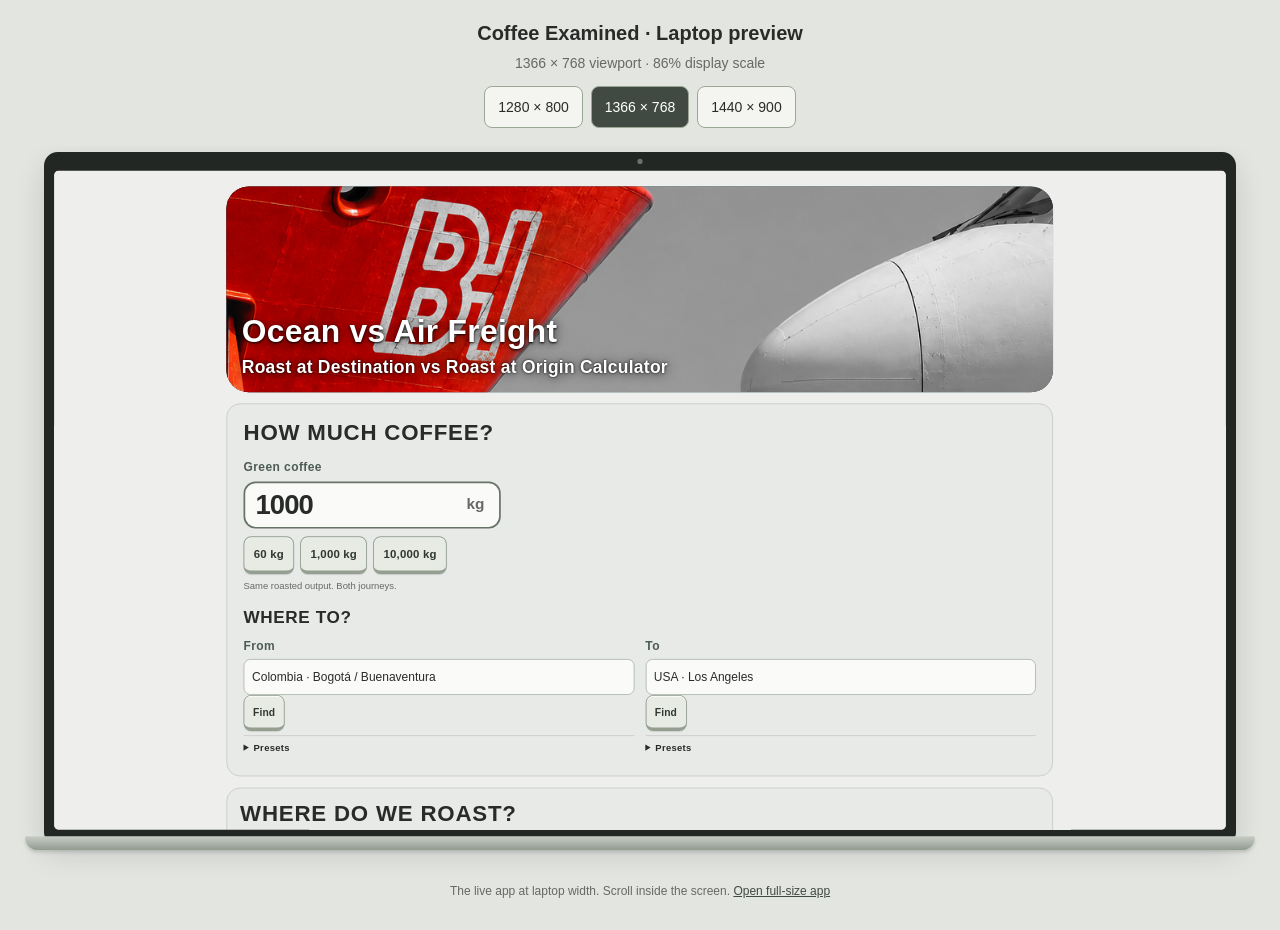
==== laptop-preview.html @ 1bd86f08 "Simplify calculator flow and refine roasting console interface" ====
<!doctype html>
<html lang="en"><head><meta charset="utf-8"><meta name="viewport" content="width=device-width,initial-scale=1"><title>Coffee Examined · Laptop Preview</title><style>
*{box-sizing:border-box}body{margin:0;background:#e3e5e1;color:#292b29;font:14px/1.5 Arial,Helvetica,sans-serif;padding:18px 12px 30px}header{text-align:center;margin:0 auto 18px}h1{font-size:20px;margin:0 0 5px}p{margin:0 0 12px;color:#666966}.sizes{display:flex;justify-content:center;gap:8px;flex-wrap:wrap}button{min-height:42px;padding:8px 13px;border:1px solid #9ca697;background:#f4f5f1;border-radius:8px;color:#292b29;font:inherit;cursor:pointer}button[aria-pressed=true]{background:#414a42;color:#fff}.stage{display:flex;justify-content:center;padding:6px 0 20px;overflow:hidden}.scaled{position:relative;flex:none}.laptop{position:absolute;top:0;left:0;transform-origin:top left;background:#232724;border:12px solid #232724;border-top-width:22px;border-radius:16px 16px 8px 8px;box-shadow:0 15px 35px #0002}.laptop::before{content:"";position:absolute;width:6px;height:6px;border-radius:50%;background:#697369;top:-14px;left:calc(50% - 3px)}.laptop::after{content:"";position:absolute;left:-34px;right:-34px;height:16px;bottom:-24px;background:linear-gradient(#c7ccc5,#929b90);border-radius:2px 2px 18px 18px;box-shadow:0 3px 4px #0002}iframe{display:block;width:1366px;height:768px;border:0;background:#eee; border-radius:5px}footer{text-align:center;color:#666966;font-size:12px}a{color:#414a42}button:focus-visible{outline:3px solid #667a69;outline-offset:3px}
</style></head><body><header><h1>Coffee Examined · Laptop preview</h1><p id="dimensions">1366 × 768 viewport · scaled to fit this pane</p><div class="sizes" role="group" aria-label="Laptop viewport size"><button data-width="1280" data-height="800" aria-pressed="false">1280 × 800</button><button data-width="1366" data-height="768" aria-pressed="true">1366 × 768</button><button data-width="1440" data-height="900" aria-pressed="false">1440 × 900</button></div></header><div class="stage" id="stage"><div class="scaled" id="scaled"><div class="laptop" id="laptop"><iframe id="app" src="index.html" title="Coffee Examined laptop preview"></iframe></div></div></div><footer>The live app at laptop width. Scroll inside the screen. <a href="index.html">Open full-size app</a></footer><script>
let width=1366,height=768;const frame=document.getElementById('app'),laptop=document.getElementById('laptop'),scaled=document.getElementById('scaled'),stage=document.getElementById('stage');
function fit(){const scale=Math.min(1,Math.max(1,stage.clientWidth-64)/(width+24));frame.style.width=width+'px';frame.style.height=height+'px';laptop.style.transform='scale('+scale+')';scaled.style.width=(width+24)*scale+'px';scaled.style.height=(height+60)*scale+'px';document.getElementById('dimensions').textContent=width+' × '+height+' viewport · '+Math.round(scale*100)+'% display scale';}
for(const button of document.querySelectorAll('[data-width]'))button.addEventListener('click',()=>{width=Number(button.dataset.width);height=Number(button.dataset.height);for(const other of document.querySelectorAll('[data-width]'))other.setAttribute('aria-pressed',String(other===button));fit()});window.addEventListener('resize',fit);fit();
</script></body></html>
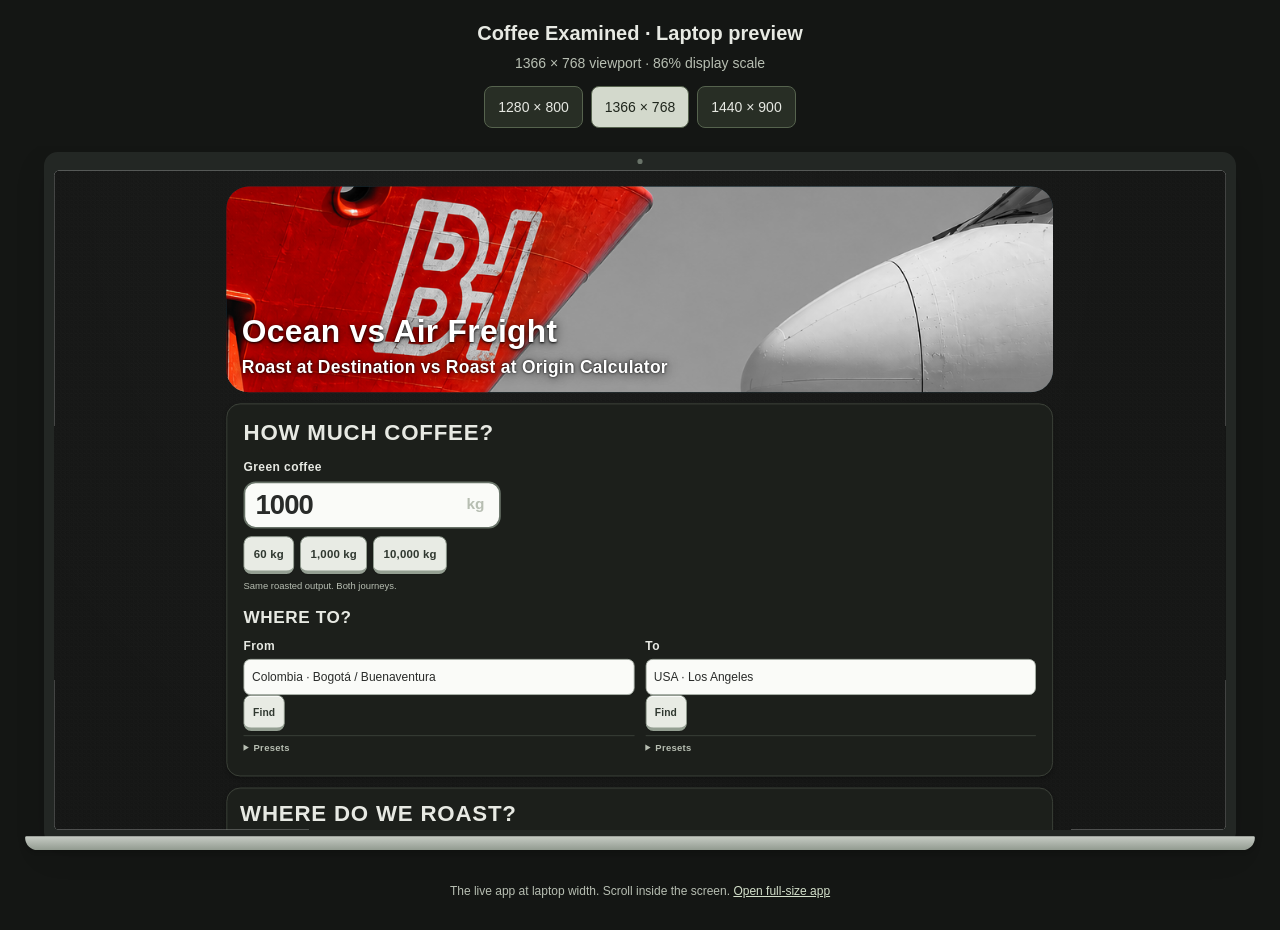
==== commit 07d88347: "Refine roaster controls and centre carbon results on selected journey" ====
--- a/laptop-preview.html
+++ b/laptop-preview.html
@@ -1,7 +1,7 @@
 <!doctype html>
 <html lang="en"><head><meta charset="utf-8"><meta name="viewport" content="width=device-width,initial-scale=1"><title>Coffee Examined · Laptop Preview</title><style>
 *{box-sizing:border-box}body{margin:0;background:#e3e5e1;color:#292b29;font:14px/1.5 Arial,Helvetica,sans-serif;padding:18px 12px 30px}header{text-align:center;margin:0 auto 18px}h1{font-size:20px;margin:0 0 5px}p{margin:0 0 12px;color:#666966}.sizes{display:flex;justify-content:center;gap:8px;flex-wrap:wrap}button{min-height:42px;padding:8px 13px;border:1px solid #9ca697;background:#f4f5f1;border-radius:8px;color:#292b29;font:inherit;cursor:pointer}button[aria-pressed=true]{background:#414a42;color:#fff}.stage{display:flex;justify-content:center;padding:6px 0 20px;overflow:hidden}.scaled{position:relative;flex:none}.laptop{position:absolute;top:0;left:0;transform-origin:top left;background:#232724;border:12px solid #232724;border-top-width:22px;border-radius:16px 16px 8px 8px;box-shadow:0 15px 35px #0002}.laptop::before{content:"";position:absolute;width:6px;height:6px;border-radius:50%;background:#697369;top:-14px;left:calc(50% - 3px)}.laptop::after{content:"";position:absolute;left:-34px;right:-34px;height:16px;bottom:-24px;background:linear-gradient(#c7ccc5,#929b90);border-radius:2px 2px 18px 18px;box-shadow:0 3px 4px #0002}iframe{display:block;width:1366px;height:768px;border:0;background:#eee; border-radius:5px}footer{text-align:center;color:#666966;font-size:12px}a{color:#414a42}button:focus-visible{outline:3px solid #667a69;outline-offset:3px}
-</style></head><body><header><h1>Coffee Examined · Laptop preview</h1><p id="dimensions">1366 × 768 viewport · scaled to fit this pane</p><div class="sizes" role="group" aria-label="Laptop viewport size"><button data-width="1280" data-height="800" aria-pressed="false">1280 × 800</button><button data-width="1366" data-height="768" aria-pressed="true">1366 × 768</button><button data-width="1440" data-height="900" aria-pressed="false">1440 × 900</button></div></header><div class="stage" id="stage"><div class="scaled" id="scaled"><div class="laptop" id="laptop"><iframe id="app" src="index.html" title="Coffee Examined laptop preview"></iframe></div></div></div><footer>The live app at laptop width. Scroll inside the screen. <a href="index.html">Open full-size app</a></footer><script>
+body{background:#141614;color:#e7e9e3}header p,footer{color:#b7beb2}footer a{color:#d3dfca}button{background:#282e25;color:#e7e9e3;border-color:#56634e}button[aria-pressed=true]{background:#d3d9cc;color:#20271d}</style></head><body><header><h1>Coffee Examined · Laptop preview</h1><p id="dimensions">1366 × 768 viewport · scaled to fit this pane</p><div class="sizes" role="group" aria-label="Laptop viewport size"><button data-width="1280" data-height="800" aria-pressed="false">1280 × 800</button><button data-width="1366" data-height="768" aria-pressed="true">1366 × 768</button><button data-width="1440" data-height="900" aria-pressed="false">1440 × 900</button></div></header><div class="stage" id="stage"><div class="scaled" id="scaled"><div class="laptop" id="laptop"><iframe id="app" src="index.html" title="Coffee Examined laptop preview"></iframe></div></div></div><footer>The live app at laptop width. Scroll inside the screen. <a href="index.html">Open full-size app</a></footer><script>
 let width=1366,height=768;const frame=document.getElementById('app'),laptop=document.getElementById('laptop'),scaled=document.getElementById('scaled'),stage=document.getElementById('stage');
 function fit(){const scale=Math.min(1,Math.max(1,stage.clientWidth-64)/(width+24));frame.style.width=width+'px';frame.style.height=height+'px';laptop.style.transform='scale('+scale+')';scaled.style.width=(width+24)*scale+'px';scaled.style.height=(height+60)*scale+'px';document.getElementById('dimensions').textContent=width+' × '+height+' viewport · '+Math.round(scale*100)+'% display scale';}
 for(const button of document.querySelectorAll('[data-width]'))button.addEventListener('click',()=>{width=Number(button.dataset.width);height=Number(button.dataset.height);for(const other of document.querySelectorAll('[data-width]'))other.setAttribute('aria-pressed',String(other===button));fit()});window.addEventListener('resize',fit);fit();
